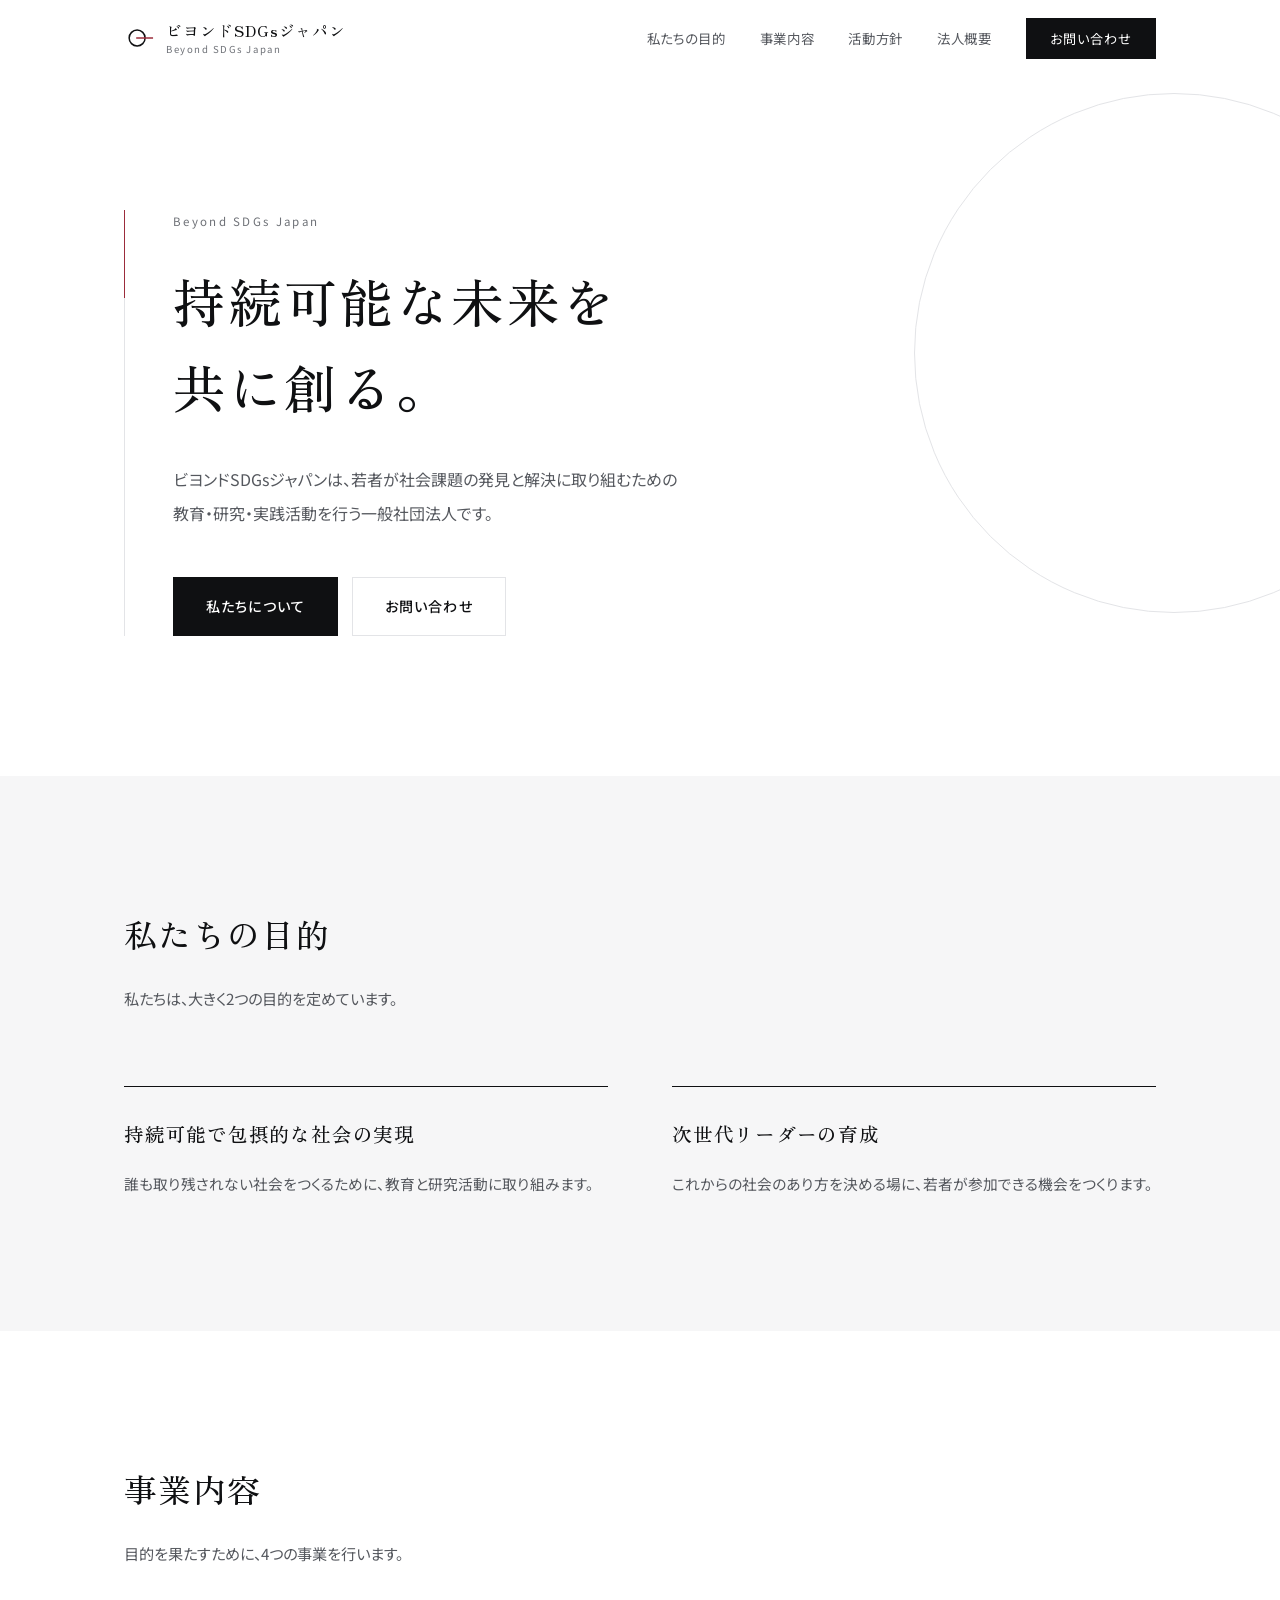
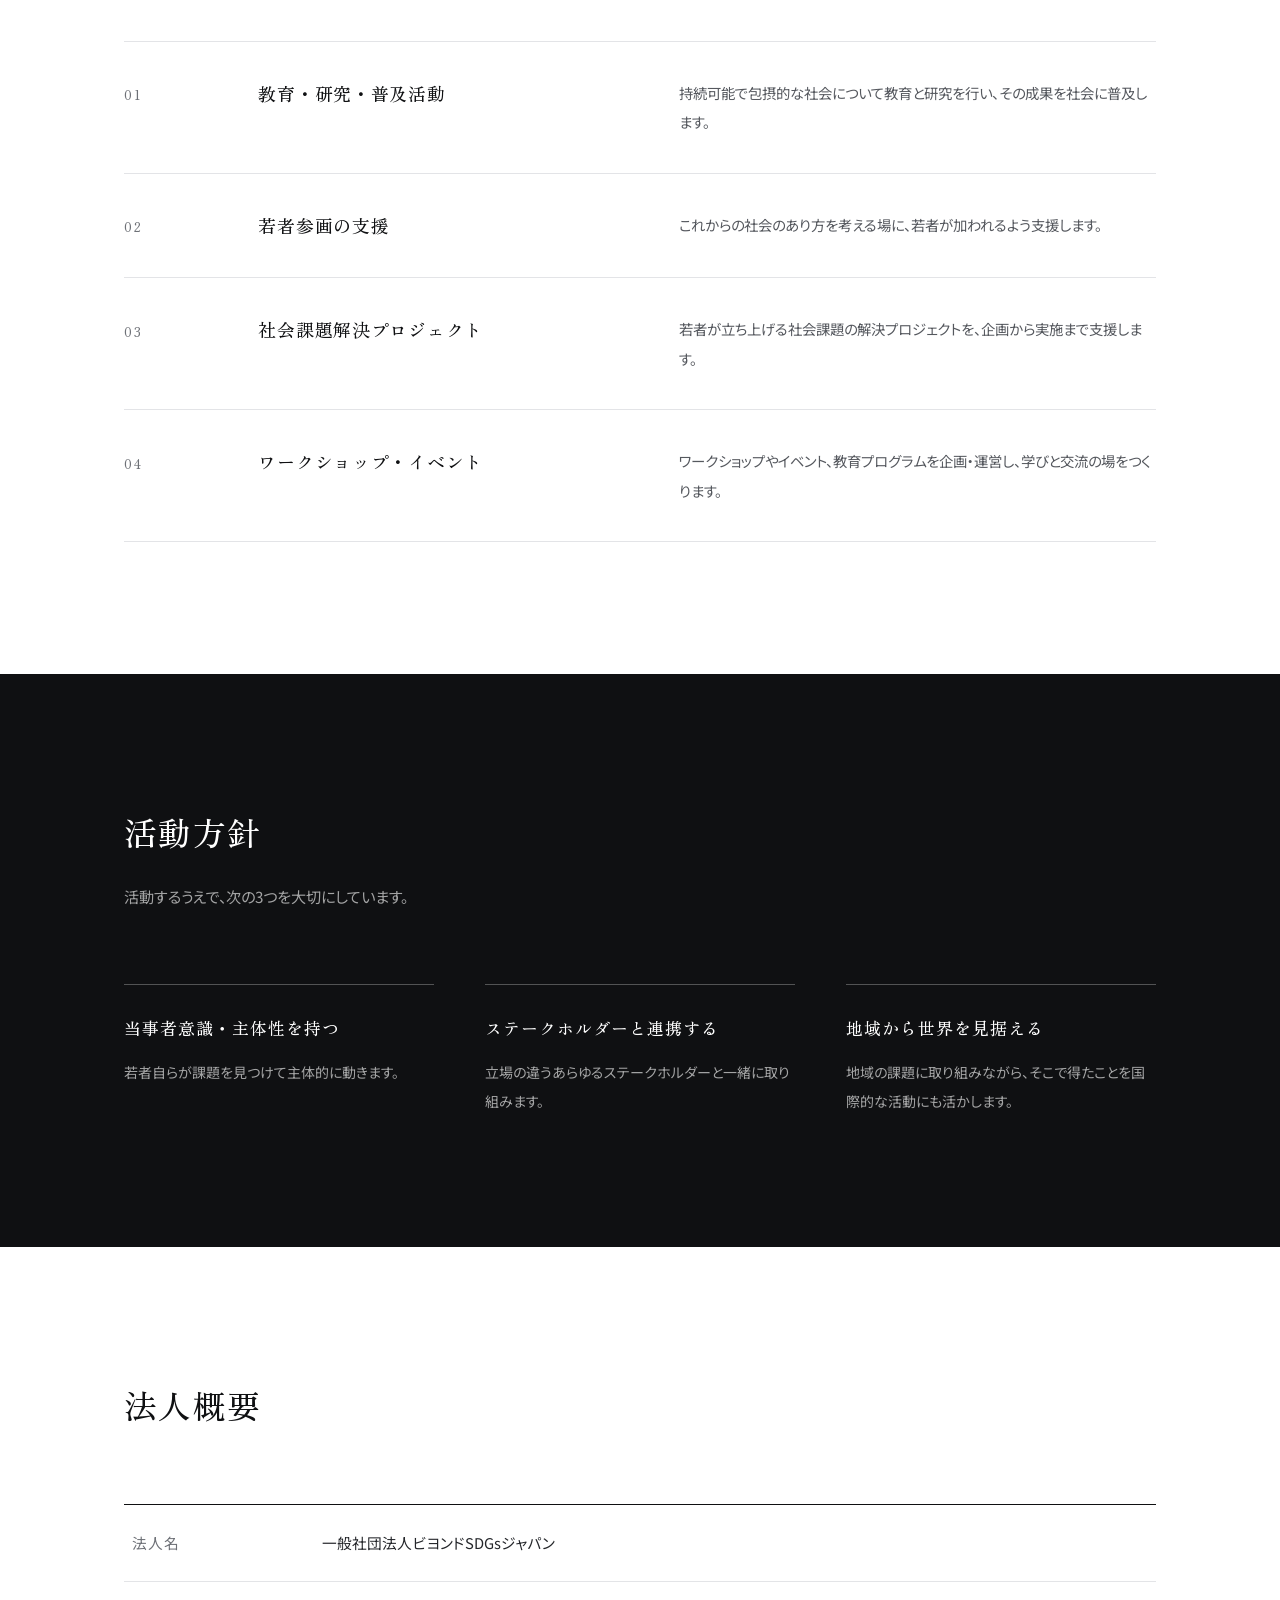
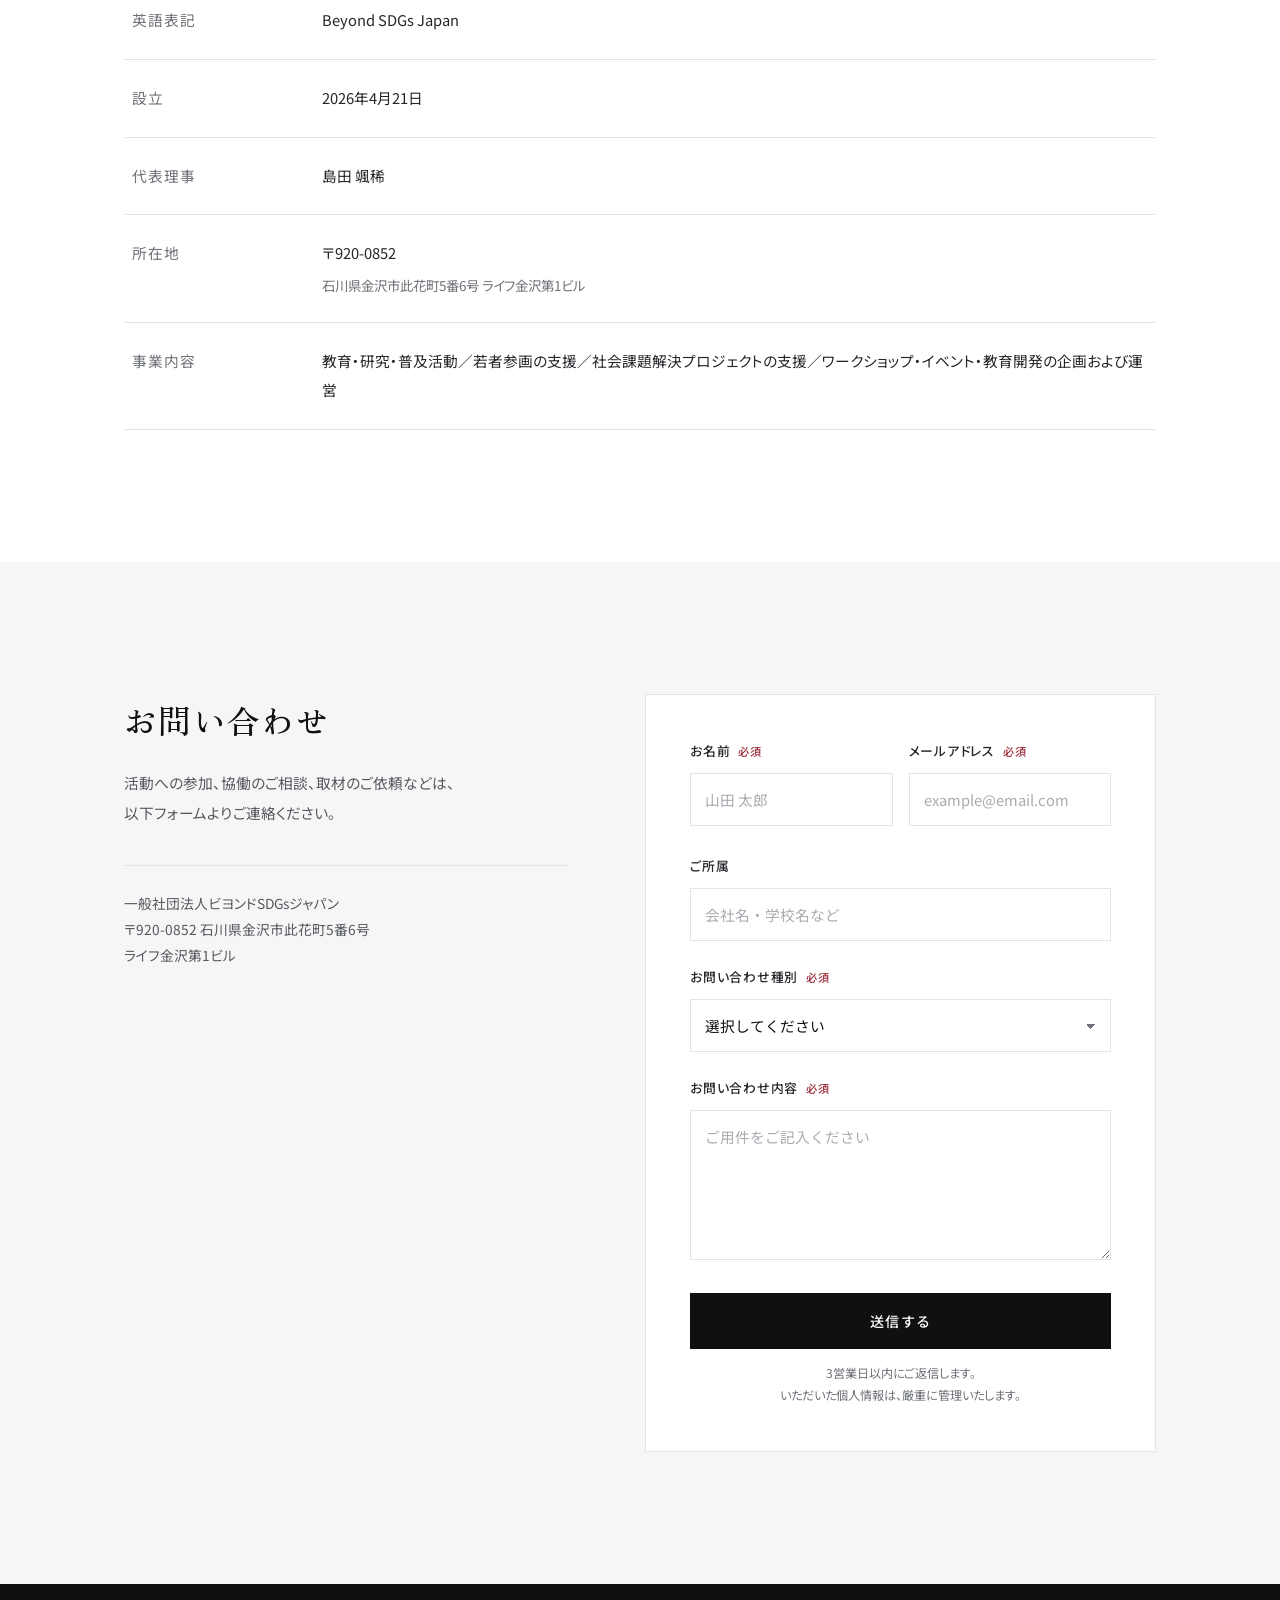
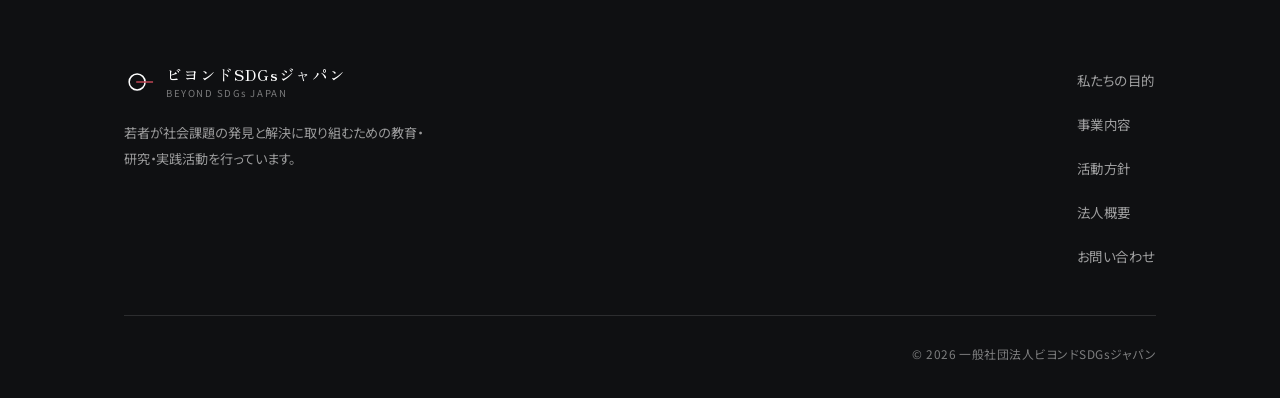
==== index.html @ 28020299 "Add files via upload" ====
<!DOCTYPE html>
<html lang="ja"><head>
<meta charset="UTF-8">
<meta name="viewport" content="width=device-width, initial-scale=1.0">
<title>一般社団法人ビヨンドSDGsジャパン</title>
<meta name="description" content="一般社団法人ビヨンドSDGsジャパンは、若者が社会課題の発見と解決に取り組むための教育・研究・実践活動を行う団体です。石川県金沢市を拠点に活動しています。">
<meta name="theme-color" content="#0F1012">

<meta property="og:type" content="website">
<meta property="og:site_name" content="一般社団法人ビヨンドSDGsジャパン">
<meta property="og:title" content="一般社団法人ビヨンドSDGsジャパン">
<meta property="og:description" content="若者が社会課題の発見と解決に取り組むための教育・研究・実践活動を行う団体です。">
<meta property="og:locale" content="ja_JP">
<meta name="twitter:card" content="summary_large_image">

<link rel="icon" href="data:image/svg+xml,%3Csvg xmlns='http://www.w3.org/2000/svg' viewBox='0 0 32 32'%3E%3Ccircle cx='14' cy='16' r='8.5' fill='none' stroke='%230F1012' stroke-width='2'/%3E%3Cpath d='M13 16h18' stroke='%239B2C3B' stroke-width='2'/%3E%3C/svg%3E">

<link rel="preconnect" href="https://fonts.googleapis.com">
<link rel="preconnect" href="https://fonts.gstatic.com" crossorigin="">
<link href="https://fonts.googleapis.com/css2?family=Zen+Old+Mincho:wght@400;500;700&amp;family=Noto+Sans+JP:wght@300;400;500;700&amp;display=swap" rel="stylesheet">

<script type="application/ld+json">
{
  "@context": "https://schema.org",
  "@type": "Organization",
  "name": "一般社団法人ビヨンドSDGsジャパン",
  "alternateName": "Beyond SDGs Japan",
  "foundingDate": "2026-04-21",
  "address": {
    "@type": "PostalAddress",
    "addressCountry": "JP",
    "addressRegion": "石川県",
    "addressLocality": "金沢市",
    "streetAddress": "此花町5番6号"
  }
}
</script>

<style>
/* ============================================================
   Beyond SDGs Japan
   Base: neutral greyscale / Accent: 臙脂 (Kaga enji)
   Display: Zen Old Mincho / Text: Noto Sans JP
   ============================================================ */

*, *::before, *::after { margin: 0; padding: 0; box-sizing: border-box; }

:root {
  /* ---- accent : change this one value to restyle the whole site ---- */
  --accent: #9B2C3B;
  --accent-soft: rgba(155, 44, 59, 0.10);
  --accent-on-dark: #BE4453;

  /* ---- neutral ramp ---- */
  --ink:        #0F1012;
  --ink-strong: #24262A;
  --ink-mid:    #55585E;
  --ink-soft:   #6E7177;
  --line:       #E3E4E7;
  --line-soft:  #EFF0F2;
  --paper:      #FFFFFF;
  --paper-alt:  #F6F6F7;

  --measure: 34em;
  --gutter: 24px;
  --max: 1080px;

  /* ---- typography & rhythm (editable) ---- */
  --font-display: 'Zen Old Mincho', 'Hiragino Mincho ProN', 'Yu Mincho', serif;
  --font-text: 'Noto Sans JP', -apple-system, BlinkMacSystemFont, 'Hiragino Kaku Gothic ProN', sans-serif;
  --base-size: 16px;
  --body-leading: 1.95;
  --sec-pad-min: 80px;
  --sec-pad-max: 132px;
}

html { font-size: var(--base-size); scroll-behavior: smooth; }
@media (prefers-reduced-motion: reduce) {
  html { scroll-behavior: auto; }
  *, *::before, *::after { animation-duration: .001ms !important; transition-duration: .001ms !important; }
}

body {
  font-family: var(--font-text);
  font-weight: 400;
  color: var(--ink-strong);
  background: var(--paper);
  line-height: var(--body-leading);
  font-feature-settings: "palt" 1;
  -webkit-font-smoothing: antialiased;
  text-rendering: optimizeLegibility;
}

::selection { background: var(--accent); color: #fff; }

:focus-visible {
  outline: 2px solid var(--accent);
  outline-offset: 3px;
}

.mincho {
  font-family: var(--font-display);
  font-feature-settings: "palt" 1;
}

.wrap {
  max-width: var(--max);
  margin: 0 auto;
  padding: 0 var(--gutter);
}

.skip {
  position: absolute; left: -9999px; top: 0;
  background: var(--ink); color: #fff; padding: 12px 20px; z-index: 2000;
}
.skip:focus { left: 0; }

/* ---------- section scaffolding ---------- */

section { padding: clamp(var(--sec-pad-min), 11vw, var(--sec-pad-max)) 0; }

.sec-head { margin-bottom: clamp(48px, 6vw, 72px); }

.sec-head h2 {
  font-family: var(--font-display);
  font-size: clamp(1.5rem, 3.4vw, 2.05rem);
  font-weight: 500;
  line-height: 1.6;
  letter-spacing: .04em;
  color: var(--ink);
}

.sec-head .en {
  display: block;
  font-size: .72rem;
  font-weight: 400;
  letter-spacing: .18em;
  color: var(--ink-soft);
  margin-bottom: 14px;
}

.sec-head .lead {
  margin-top: 22px;
  max-width: var(--measure);
  font-size: .95rem;
  color: var(--ink-mid);
  line-height: 2.05;
}

.rule {
  height: 1px;
  background: var(--line);
  border: 0;
}

/* ---------- header ---------- */

header {
  position: fixed; inset: 0 0 auto 0;
  z-index: 1000;
  background: rgba(255,255,255,.86);
  backdrop-filter: blur(14px) saturate(1.4);
  -webkit-backdrop-filter: blur(14px) saturate(1.4);
  border-bottom: 1px solid transparent;
  transition: border-color .35s ease, background .35s ease;
}
header.is-scrolled { border-bottom-color: var(--line); }

header nav {
  display: flex; align-items: center; justify-content: space-between;
  height: 76px;
}

.brand {
  display: flex; align-items: center; gap: 12px;
  text-decoration: none; color: var(--ink);
}
.brand svg { width: 30px; height: 30px; flex-shrink: 0; }
.brand-name {
  font-family: var(--font-display);
  font-size: .98rem;
  font-weight: 500;
  letter-spacing: .06em;
  line-height: 1.35;
}
.brand-name span {
  display: block;
  font-family: var(--font-text);
  font-size: .6rem;
  font-weight: 400;
  letter-spacing: .16em;
  color: var(--ink-soft);
  margin-top: 2px;
}

.menu { display: flex; align-items: center; gap: 34px; list-style: none; }

.menu a {
  position: relative;
  text-decoration: none;
  color: var(--ink-mid);
  font-size: .84rem;
  letter-spacing: .05em;
  padding: 4px 0;
  transition: color .2s;
}
.menu a::after {
  content: '';
  position: absolute; left: 0; right: 0; bottom: -2px;
  height: 1px; background: var(--accent);
  transform: scaleX(0); transform-origin: left;
  transition: transform .3s cubic-bezier(.2,.7,.3,1);
}
.menu a:hover { color: var(--ink); }
.menu a:hover::after { transform: scaleX(1); }

.menu .cta {
  color: var(--paper);
  background: var(--ink);
  padding: 11px 24px;
  font-size: .82rem;
  letter-spacing: .08em;
  transition: background .25s;
}
.menu .cta::after { display: none; }
.menu .cta:hover { background: var(--accent); color: #fff; }

.burger {
  display: none;
  width: 44px; height: 44px;
  background: none; border: 0; cursor: pointer;
  position: relative;
}
.burger span {
  position: absolute; left: 11px;
  width: 22px; height: 1px; background: var(--ink);
  transition: transform .3s, opacity .2s;
}
.burger span:nth-child(1) { top: 17px; }
.burger span:nth-child(2) { top: 22px; }
.burger span:nth-child(3) { top: 27px; }
.burger[aria-expanded="true"] span:nth-child(1) { transform: translateY(5px) rotate(45deg); }
.burger[aria-expanded="true"] span:nth-child(2) { opacity: 0; }
.burger[aria-expanded="true"] span:nth-child(3) { transform: translateY(-5px) rotate(-45deg); }

/* ---------- hero ---------- */

.hero {
  padding: clamp(150px, 20vw, 210px) 0 clamp(90px, 12vw, 140px);
  background: var(--paper);
  position: relative;
  overflow: hidden;
}

.hero::after {
  content: '';
  position: absolute;
  right: -12vw; top: 12%;
  width: min(46vw, 520px); aspect-ratio: 1;
  border: 1px solid var(--line);
  border-radius: 50%;
  pointer-events: none;
}

.hero .wrap { position: relative; z-index: 1; }

.hero-inner {
  display: grid;
  grid-template-columns: 1px 1fr;
  gap: 0 clamp(24px, 4vw, 48px);
  max-width: 800px;
}

.hero-rule {
  background: linear-gradient(to bottom, var(--accent) 0 88px, var(--line) 88px 100%);
}

.hero h1 {
  font-family: var(--font-display);
  font-size: clamp(1.95rem, 5.4vw, 3.3rem);
  font-weight: 500;
  line-height: 1.62;
  letter-spacing: .05em;
  color: var(--ink);
}

.hero .en-tag {
  font-size: .72rem;
  letter-spacing: .2em;
  color: var(--ink-soft);
  margin-bottom: 26px;
}

.hero p.lede {
  margin-top: 34px;
  max-width: var(--measure);
  font-size: 1rem;
  color: var(--ink-mid);
  line-height: 2.1;
}

.hero-actions {
  margin-top: 46px;
  display: flex; flex-wrap: wrap; gap: 14px;
}

/* ---------- buttons ---------- */

.btn {
  display: inline-flex; align-items: center; gap: 12px;
  padding: 15px 32px;
  font-family: inherit;
  font-size: .88rem;
  font-weight: 500;
  letter-spacing: .08em;
  text-decoration: none;
  border: 1px solid var(--ink);
  background: var(--ink);
  color: var(--paper);
  cursor: pointer;
  transition: background .25s, border-color .25s, color .25s;
}
.btn:hover { background: var(--accent); border-color: var(--accent); }

.btn-ghost {
  background: transparent;
  color: var(--ink);
  border-color: var(--line);
}
.btn-ghost:hover {
  background: transparent;
  color: var(--accent);
  border-color: var(--accent);
}

/* ---------- mission ---------- */

.mission { background: var(--paper-alt); }

.mission-grid {
  display: grid;
  grid-template-columns: repeat(2, 1fr);
  gap: clamp(32px, 5vw, 64px);
}

.mission-item {
  border-top: 1px solid var(--ink);
  padding-top: 30px;
}

.mission-item h3 {
  font-family: var(--font-display);
  font-size: 1.22rem;
  font-weight: 500;
  line-height: 1.75;
  letter-spacing: .04em;
  color: var(--ink);
  margin-bottom: 18px;
}

.mission-item p {
  font-size: .92rem;
  color: var(--ink-mid);
  line-height: 2.05;
}

/* ---------- activities ---------- */

.act-list { border-top: 1px solid var(--line); }

.act-row {
  display: grid;
  grid-template-columns: 96px 1fr 1.25fr;
  gap: 0 clamp(20px, 3vw, 40px);
  align-items: start;
  padding: 36px 0;
  border-bottom: 1px solid var(--line);
  transition: background .3s;
}
.act-row:hover { background: var(--paper-alt); }

.act-num {
  font-family: var(--font-display);
  font-size: .8rem;
  letter-spacing: .14em;
  color: var(--ink-soft);
  padding-top: .45em;
}
.act-row:hover .act-num { color: var(--accent); }

.act-row h3 {
  font-family: var(--font-display);
  font-size: 1.12rem;
  font-weight: 500;
  letter-spacing: .04em;
  line-height: 1.75;
  color: var(--ink);
}

.act-row p {
  font-size: .9rem;
  color: var(--ink-mid);
  line-height: 2.05;
}

/* ---------- approach ---------- */

.approach { background: var(--ink); color: rgba(255,255,255,.78); }

.approach .sec-head h2 { color: #fff; }
.approach .sec-head .en { color: rgba(255,255,255,.42); }
.approach .sec-head .lead { color: rgba(255,255,255,.62); }

.approach-grid {
  display: grid;
  grid-template-columns: repeat(3, 1fr);
  gap: clamp(28px, 4vw, 56px);
}

.approach-item {
  border-top: 1px solid rgba(255,255,255,.28);
  padding-top: 26px;
}

.approach-item h3 {
  font-family: var(--font-display);
  font-size: 1.06rem;
  font-weight: 500;
  letter-spacing: .06em;
  color: #fff;
  margin-bottom: 14px;
}

.approach-item p {
  font-size: .875rem;
  line-height: 2.05;
  color: rgba(255,255,255,.62);
}

/* ---------- overview ---------- */

.overview { background: var(--paper); }

.ov-table {
  width: 100%;
  border-collapse: collapse;
  border-top: 1px solid var(--ink);
}

.ov-table th,
.ov-table td {
  text-align: left;
  vertical-align: top;
  padding: 24px 8px;
  border-bottom: 1px solid var(--line);
  font-size: .92rem;
}

.ov-table th {
  width: 190px;
  font-weight: 400;
  letter-spacing: .06em;
  color: var(--ink-soft);
  white-space: nowrap;
}

.ov-table td { color: var(--ink-strong); line-height: 1.95; }
.ov-table td .sub { display: block; color: var(--ink-soft); font-size: .84rem; margin-top: 4px; }

/* ---------- contact ---------- */

.contact { background: var(--paper-alt); }

.contact-grid {
  display: grid;
  grid-template-columns: 1fr 1.15fr;
  gap: clamp(40px, 6vw, 80px);
  align-items: start;
}

.contact-aside h2 {
  font-family: var(--font-display);
  font-size: clamp(1.5rem, 3.4vw, 2.05rem);
  font-weight: 500;
  letter-spacing: .04em;
  line-height: 1.6;
  color: var(--ink);
}
.contact-aside .en {
  display: block;
  font-size: .72rem;
  letter-spacing: .18em;
  color: var(--ink-soft);
  margin-bottom: 14px;
}
.contact-aside p {
  margin-top: 22px;
  font-size: .92rem;
  color: var(--ink-mid);
  line-height: 2.05;
  max-width: 30em;
}
.contact-aside .addr {
  margin-top: 36px;
  padding-top: 24px;
  border-top: 1px solid var(--line);
  font-size: .86rem;
  color: var(--ink-mid);
  line-height: 1.9;
}
.contact-aside .addr strong {
  display: block;
  font-weight: 400;
  font-size: .72rem;
  letter-spacing: .16em;
  color: var(--ink-soft);
  margin-bottom: 8px;
}

form {
  background: var(--paper);
  border: 1px solid var(--line);
  padding: clamp(28px, 4vw, 44px);
}

.field { margin-bottom: 24px; }
.field:last-of-type { margin-bottom: 28px; }

.field label {
  display: block;
  font-size: .8rem;
  font-weight: 500;
  letter-spacing: .06em;
  color: var(--ink-strong);
  margin-bottom: 9px;
}

.field label .req {
  color: var(--accent);
  font-size: .7rem;
  letter-spacing: .1em;
  margin-left: 8px;
}

.field input,
.field select,
.field textarea {
  width: 100%;
  padding: 13px 14px;
  font-family: inherit;
  font-size: .92rem;
  line-height: 1.7;
  color: var(--ink);
  background: var(--paper);
  border: 1px solid var(--line);
  border-radius: 0;
  outline: none;
  transition: border-color .2s, box-shadow .2s;
  -webkit-appearance: none;
  appearance: none;
}

.field select {
  background-image: linear-gradient(45deg, transparent 50%, var(--ink-soft) 50%), linear-gradient(135deg, var(--ink-soft) 50%, transparent 50%);
  background-position: calc(100% - 19px) calc(50% + 1px), calc(100% - 14px) calc(50% + 1px);
  background-size: 5px 5px, 5px 5px;
  background-repeat: no-repeat;
  padding-right: 40px;
}

.field input::placeholder,
.field textarea::placeholder { color: #A8ABB0; }

.field input:focus,
.field select:focus,
.field textarea:focus {
  border-color: var(--accent);
  box-shadow: 0 0 0 3px var(--accent-soft);
}

.field textarea { min-height: 150px; resize: vertical; }

.field-row { display: grid; grid-template-columns: 1fr 1fr; gap: 16px; }

.btn-send { width: 100%; justify-content: center; padding: 17px; }

.hp { position: absolute; left: -9999px; width: 1px; height: 1px; overflow: hidden; }

.form-status {
  margin-top: 16px;
  padding: 14px 16px;
  font-size: .86rem;
  line-height: 1.8;
  border: 1px solid var(--line);
  background: var(--paper-alt);
  color: var(--ink-strong);
}
.form-status.is-ok { border-color: var(--ink); }
.form-status.is-ng { border-color: var(--accent); color: var(--accent); }

.form-note {
  margin-top: 14px;
  font-size: .76rem;
  color: var(--ink-soft);
  text-align: center;
  line-height: 1.8;
}

/* ---------- footer ---------- */

footer {
  background: var(--ink);
  color: rgba(255,255,255,.6);
  padding: clamp(56px, 7vw, 80px) 0 32px;
}

.foot-top {
  display: flex; justify-content: space-between; align-items: flex-start;
  gap: 48px;
  padding-bottom: 44px;
  border-bottom: 1px solid rgba(255,255,255,.12);
}

.foot-brand .brand { color: #fff; }
.foot-brand .brand-name span { color: rgba(255,255,255,.45); }
.foot-brand p {
  margin-top: 20px;
  max-width: 24em;
  font-size: .82rem;
  line-height: 2;
  color: rgba(255,255,255,.58);
}

.foot-nav ul { list-style: none; display: flex; flex-direction: column; gap: 13px; }
.foot-nav a {
  color: rgba(255,255,255,.6);
  text-decoration: none;
  font-size: .84rem;
  letter-spacing: .04em;
  transition: color .2s;
}
.foot-nav a:hover { color: #fff; }

.foot-bottom {
  padding-top: 26px;
  display: flex; justify-content: space-between; gap: 16px; flex-wrap: wrap;
  font-size: .74rem;
  letter-spacing: .04em;
  color: rgba(255,255,255,.46);
}

/* ---------- responsive ---------- */

@media (max-width: 900px) {
  .menu {
    display: none;
    position: absolute; top: 76px; left: 0; right: 0;
    flex-direction: column; align-items: stretch; gap: 0;
    background: var(--paper);
    border-top: 1px solid var(--line);
    border-bottom: 1px solid var(--line);
    padding: 8px 0;
  }
  .menu.is-open { display: flex; }
  .menu li { padding: 0 var(--gutter); }
  .menu a { display: block; padding: 15px 0; font-size: .92rem; }
  .menu a::after { display: none; }
  .menu .cta { text-align: center; margin: 12px 0 8px; }
  .burger { display: block; }

  .hero::after { display: none; }
  .mission-grid { grid-template-columns: 1fr; }
  .act-row { grid-template-columns: 62px 1fr; row-gap: 12px; }
  .act-row p { grid-column: 2 / -1; }
  .approach-grid { grid-template-columns: 1fr; gap: 36px; }
  .contact-grid { grid-template-columns: 1fr; }
  .field-row { grid-template-columns: 1fr; }
  .foot-top { flex-direction: column; gap: 36px; }
}

@media (max-width: 560px) {
  .ov-table th, .ov-table td { display: block; width: auto; padding: 0 0 4px; border: 0; }
  .ov-table th { padding-top: 22px; font-size: .74rem; letter-spacing: .14em; }
  .ov-table td { padding-bottom: 22px; border-bottom: 1px solid var(--line); }
  .foot-bottom { flex-direction: column; gap: 8px; }
}

/* ---------- single orchestrated entrance ---------- */

.reveal { opacity: 0; transform: translateY(14px); }
.is-ready .reveal {
  animation: rise .9s cubic-bezier(.22,.7,.25,1) forwards;
}
.is-ready .reveal:nth-child(1) { animation-delay: .05s; }
.is-ready .reveal:nth-child(2) { animation-delay: .16s; }
.is-ready .reveal:nth-child(3) { animation-delay: .27s; }
.is-ready .reveal:nth-child(4) { animation-delay: .38s; }

@keyframes rise {
  to { opacity: 1; transform: none; }
}

@media (prefers-reduced-motion: reduce) {
  .reveal { opacity: 1; transform: none; animation: none !important; }
}
</style>
</head>
<body>

<a class="skip" href="#main">本文へスキップ</a>

<!-- ============ header ============ -->
<header id="header">
  <nav class="wrap">
    <a href="#" class="brand" aria-label="一般社団法人ビヨンドSDGsジャパン ホーム">
      <svg viewBox="0 0 32 32" aria-hidden="true">
        <circle cx="14" cy="16" r="8.5" fill="none" stroke="currentColor" stroke-width="1.6"></circle>
        <path d="M13 16h18" stroke="#9B2C3B" stroke-width="1.6"></path>
      </svg>
      <span class="brand-name">
        ビヨンドSDGsジャパン
        <span>Beyond SDGs Japan</span>
      </span>
    </a>

    <ul class="menu" id="menu">
      <li><a href="#mission">私たちの目的</a></li>
      <li><a href="#activities">事業内容</a></li>
      <li><a href="#approach">活動方針</a></li>
      <li><a href="#overview">法人概要</a></li>
      <li><a href="#contact" class="cta">お問い合わせ</a></li>
    </ul>

    <button class="burger" id="burger" aria-label="メニューを開く" aria-expanded="false" aria-controls="menu">
      <span></span><span></span><span></span>
    </button>
  </nav>
</header>

<main id="main">

<!-- ============ hero ============ -->
<section class="hero" id="top">
  <div class="wrap">
    <div class="hero-inner">
      <div class="hero-rule" aria-hidden="true"></div>
      <div>
        <p class="en-tag reveal">Beyond SDGs Japan</p>
        <h1 class="reveal">持続可能な未来を<br>共に創る。</h1>
        <p class="lede reveal" style="max-width: 518px;">
          ビヨンドSDGsジャパンは、若者が社会課題の発見と解決に取り組むための教育・研究・実践活動を行う一般社団法人です。</p>
        <div class="hero-actions reveal">
          <a href="#mission" class="btn" style="max-width: 176px;">私たちについて</a>
          <a href="#contact" class="btn btn-ghost" style="max-width: 241px;">お問い合わせ</a>
        </div>
      </div>
    </div>
  </div>
</section>

<!-- ============ mission ============ -->
<section class="mission" id="mission">
  <div class="wrap">
    <div class="sec-head">
      <h2>私たちの目的</h2>
      <p class="lead">私たちは、大きく2つの目的を定めています。
      </p>
    </div>

    <div class="mission-grid">
      <div class="mission-item">
        <h3>持続可能で包摂的な社会の実現</h3>
        <p>誰も取り残されない社会をつくるために、教育と研究活動に取り組みます。</p>
      </div>
      <div class="mission-item">
        <h3>次世代リーダーの育成</h3>
        <p>これからの社会のあり方を決める場に、若者が参加できる機会をつくります。</p>
      </div>
    </div>
  </div>
</section>

<!-- ============ activities ============ -->
<section class="activities" id="activities">
  <div class="wrap">
    <div class="sec-head">
      <h2>事業内容</h2>
      <p class="lead">目的を果たすために、4つの事業を行います。</p>
    </div>

    <div class="act-list">
      <div class="act-row">
        <div class="act-num">01</div>
        <h3>教育・研究・普及活動</h3>
        <p>持続可能で包摂的な社会について教育と研究を行い、その成果を社会に普及します。</p>
      </div>
      <div class="act-row">
        <div class="act-num">02</div>
        <h3>若者参画の支援</h3>
        <p>これからの社会のあり方を考える場に、若者が加われるよう支援します。</p>
      </div>
      <div class="act-row">
        <div class="act-num">03</div>
        <h3>社会課題解決プロジェクト</h3>
        <p>若者が立ち上げる社会課題の解決プロジェクトを、企画から実施まで支援します。</p>
      </div>
      <div class="act-row">
        <div class="act-num">04</div>
        <h3>ワークショップ・イベント</h3>
        <p>ワークショップやイベント、教育プログラムを企画・運営し、学びと交流の場をつくります。</p>
      </div>
    </div>
  </div>
</section>

<!-- ============ approach ============ -->
<section class="approach" id="approach">
  <div class="wrap">
    <div class="sec-head">
      <h2>活動方針</h2>
      <p class="lead">活動するうえで、次の3つを大切にしています。</p>
    </div>

    <div class="approach-grid">
      <div class="approach-item">
        <h3>当事者意識・主体性を持つ</h3>
        <p>若者自らが課題を見つけて主体的に動きます。</p>
      </div>
      <div class="approach-item">
        <h3>ステークホルダーと連携する</h3>
        <p>立場の違うあらゆるステークホルダーと一緒に取り組みます。</p>
      </div>
      <div class="approach-item">
        <h3>地域から世界を見据える</h3>
        <p>地域の課題に取り組みながら、そこで得たことを国際的な活動にも活かします。</p>
      </div>
    </div>
  </div>
</section>

<!-- ============ overview ============ -->
<section class="overview" id="overview">
  <div class="wrap">
    <div class="sec-head">
      <h2>法人概要</h2>
    </div>

    <table class="ov-table">
      <tbody>
        <tr>
          <th scope="row">法人名</th>
          <td>一般社団法人ビヨンドSDGsジャパン</td>
        </tr>
        <tr>
          <th scope="row">英語表記</th>
          <td>Beyond SDGs Japan</td>
        </tr>
        <tr>
          <th scope="row">設立</th>
          <td>2026年4月21日</td>
        </tr>
        <tr>
          <th scope="row">代表理事</th>
          <td>島田 颯稀</td>
        </tr>
        
        <tr>
          <th scope="row">所在地</th>
          <td>〒920-0852<span class="sub">石川県金沢市此花町5番6号 ライフ金沢第1ビル</span></td>
        </tr>
        <tr>
          <th scope="row">事業内容</th>
          <td>教育・研究・普及活動／若者参画の支援／社会課題解決プロジェクトの支援／ワークショップ・イベント・教育開発の企画および運営</td>
        </tr>
      </tbody>
    </table>
  </div>
</section>

<!-- ============ contact ============ -->
<section class="contact" id="contact">
  <div class="wrap">
    <div class="contact-grid">
      <div class="contact-aside">
        <h2>お問い合わせ</h2>
        <p style="max-width: 565px;">
          活動への参加、協働のご相談、取材のご依頼などは、<br>
          以下フォームよりご連絡ください。
        </p>
        <div class="addr">
          一般社団法人ビヨンドSDGsジャパン<br>
          〒920-0852 石川県金沢市此花町5番6号<br>
          ライフ金沢第1ビル
        </div>
      </div>

      <!-- ▼ 送信先。Formspreeで発行された自分のURLに差し替えてください ▼ -->
      <form id="contactForm" action="https://formspree.io/f/mnjwyllq" method="POST" autocomplete="off">
        <div class="field-row">
          <div class="field">
            <label for="f-name">お名前<span class="req">必須</span></label>
            <input id="f-name" type="text" name="name" autocomplete="new-contact-name" placeholder="山田 太郎" required="">
          </div>
          <div class="field">
            <label for="f-email">メールアドレス<span class="req">必須</span></label>
            <input id="f-email" type="email" name="email" autocomplete="new-contact-email" placeholder="example@email.com" required="">
          </div>
        </div>

        <div class="field">
          <label for="f-org">ご所属</label>
          <input id="f-org" type="text" name="organization" autocomplete="new-contact-organization" placeholder="会社名・学校名など">
        </div>

        <div class="field">
          <label for="f-type">お問い合わせ種別<span class="req">必須</span></label>
          <select id="f-type" name="type" autocomplete="off" required="">
            <option value="" disabled="" selected="">選択してください</option>
            <option value="participation">活動への参加について</option>
            <option value="collaboration">協働・パートナーシップのご相談</option>
            <option value="media">取材・メディア関連</option>
            <option value="other">その他</option>
          </select>
        </div>

        <div class="field">
          <label for="f-message">お問い合わせ内容<span class="req">必須</span></label>
          <textarea id="f-message" name="message" autocomplete="off" placeholder="ご用件をご記入ください" required=""></textarea>
        </div>

        <!-- 送信メールの件名。好きな文言に変えられます -->
        <input type="hidden" name="_subject" value="【サイト】お問い合わせが届きました">
        <!-- 迷惑メール対策。人間には見えない欄で、埋まっていたら送信を止めます -->
        <div class="hp" aria-hidden="true"><label>この欄は入力しないでください<input type="text" name="_gotcha" tabindex="-1" autocomplete="off"></label></div>

        <button type="submit" class="btn btn-send">送信する</button>
        <p class="form-status" id="formStatus" role="status" aria-live="polite" hidden></p>
        <p class="form-note">3営業日以内にご返信します。<br>いただいた個人情報は、厳重に管理いたします。</p>
      </form>
    </div>
  </div>
</section>

</main>

<!-- ============ footer ============ -->
<footer>
  <div class="wrap">
    <div class="foot-top">
      <div class="foot-brand">
        <a href="#top" class="brand">
          <svg viewBox="0 0 32 32" aria-hidden="true">
            <circle cx="14" cy="16" r="8.5" fill="none" stroke="currentColor" stroke-width="1.6"></circle>
            <path d="M13 16h18" stroke="#BE4453" stroke-width="1.6"></path>
          </svg>
          <span class="brand-name">
            ビヨンドSDGsジャパン
            <span>BEYOND SDGs JAPAN</span>
          </span>
        </a>
        <p style="max-width: 311px;">若者が社会課題の発見と解決に取り組むための教育・研究・実践活動を行っています。</p>
      </div>

      <nav class="foot-nav" aria-label="フッターナビゲーション">
        <ul>
          <li><a href="#mission">私たちの目的</a></li>
          <li><a href="#activities">事業内容</a></li>
          <li><a href="#approach">活動方針</a></li>
          <li><a href="#overview">法人概要</a></li>
          <li><a href="#contact">お問い合わせ</a></li>
        </ul>
      </nav>
    </div>

    <div class="foot-bottom">
      <span><br></span>
      <span>© 2026 一般社団法人ビヨンドSDGsジャパン</span>
    </div>
  </div>
</footer>

<script>
(function () {
  var header = document.getElementById('header');
  var burger = document.getElementById('burger');
  var menu   = document.getElementById('menu');

  // hairline appears once the page leaves the top
  var ticking = false;
  window.addEventListener('scroll', function () {
    if (ticking) return;
    ticking = true;
    requestAnimationFrame(function () {
      header.classList.toggle('is-scrolled', window.scrollY > 8);
      ticking = false;
    });
  }, { passive: true });

  // mobile menu
  burger.addEventListener('click', function () {
    var open = menu.classList.toggle('is-open');
    burger.setAttribute('aria-expanded', String(open));
    burger.setAttribute('aria-label', open ? 'メニューを閉じる' : 'メニューを開く');
  });

  menu.addEventListener('click', function (e) {
    if (e.target.tagName === 'A') {
      menu.classList.remove('is-open');
      burger.setAttribute('aria-expanded', 'false');
      burger.setAttribute('aria-label', 'メニューを開く');
    }
  });

  document.addEventListener('keydown', function (e) {
    if (e.key === 'Escape' && menu.classList.contains('is-open')) {
      menu.classList.remove('is-open');
      burger.setAttribute('aria-expanded', 'false');
      burger.focus();
    }
  });

  // contact form: send in the background so the visitor stays on the page
  var form = document.getElementById('contactForm');
  if (form) {
    var statusEl = document.getElementById('formStatus');
    var sendBtn = form.querySelector('button[type="submit"]');

    var noteEl = form.querySelector('.form-note');

    function say(kind, text) {
      statusEl.className = 'form-status is-' + kind;
      statusEl.textContent = text;
      statusEl.hidden = false;
      if (noteEl) noteEl.hidden = (kind === 'ok');
    }

    form.addEventListener('submit', function (e) {
      e.preventDefault();
      statusEl.hidden = true;
      var label = sendBtn.textContent;
      sendBtn.disabled = true;
      sendBtn.textContent = '送信中…';

      fetch(form.action, {
        method: 'POST',
        body: new FormData(form),
        headers: { 'Accept': 'application/json' }
      })
        .then(function (res) {
          if (res.ok) {
            form.reset();
            say('ok', '送信しました。3営業日以内にご返信します。');
            return;
          }
          return res.json().then(function (data) {
            var msg = data && data.errors
              ? data.errors.map(function (x) { return x.message; }).join(' ')
              : '';
            throw new Error(msg);
          });
        })
        .catch(function () {
          say('ng', '送信できませんでした。お手数ですが、時間をおいて再度お試しください。');
        })
        .then(function () {
          sendBtn.disabled = false;
          sendBtn.textContent = label;
        });
    });
  }

  // one entrance, on load
  requestAnimationFrame(function () {
    document.body.classList.add('is-ready');
  });
})();
</script>



</body></html>
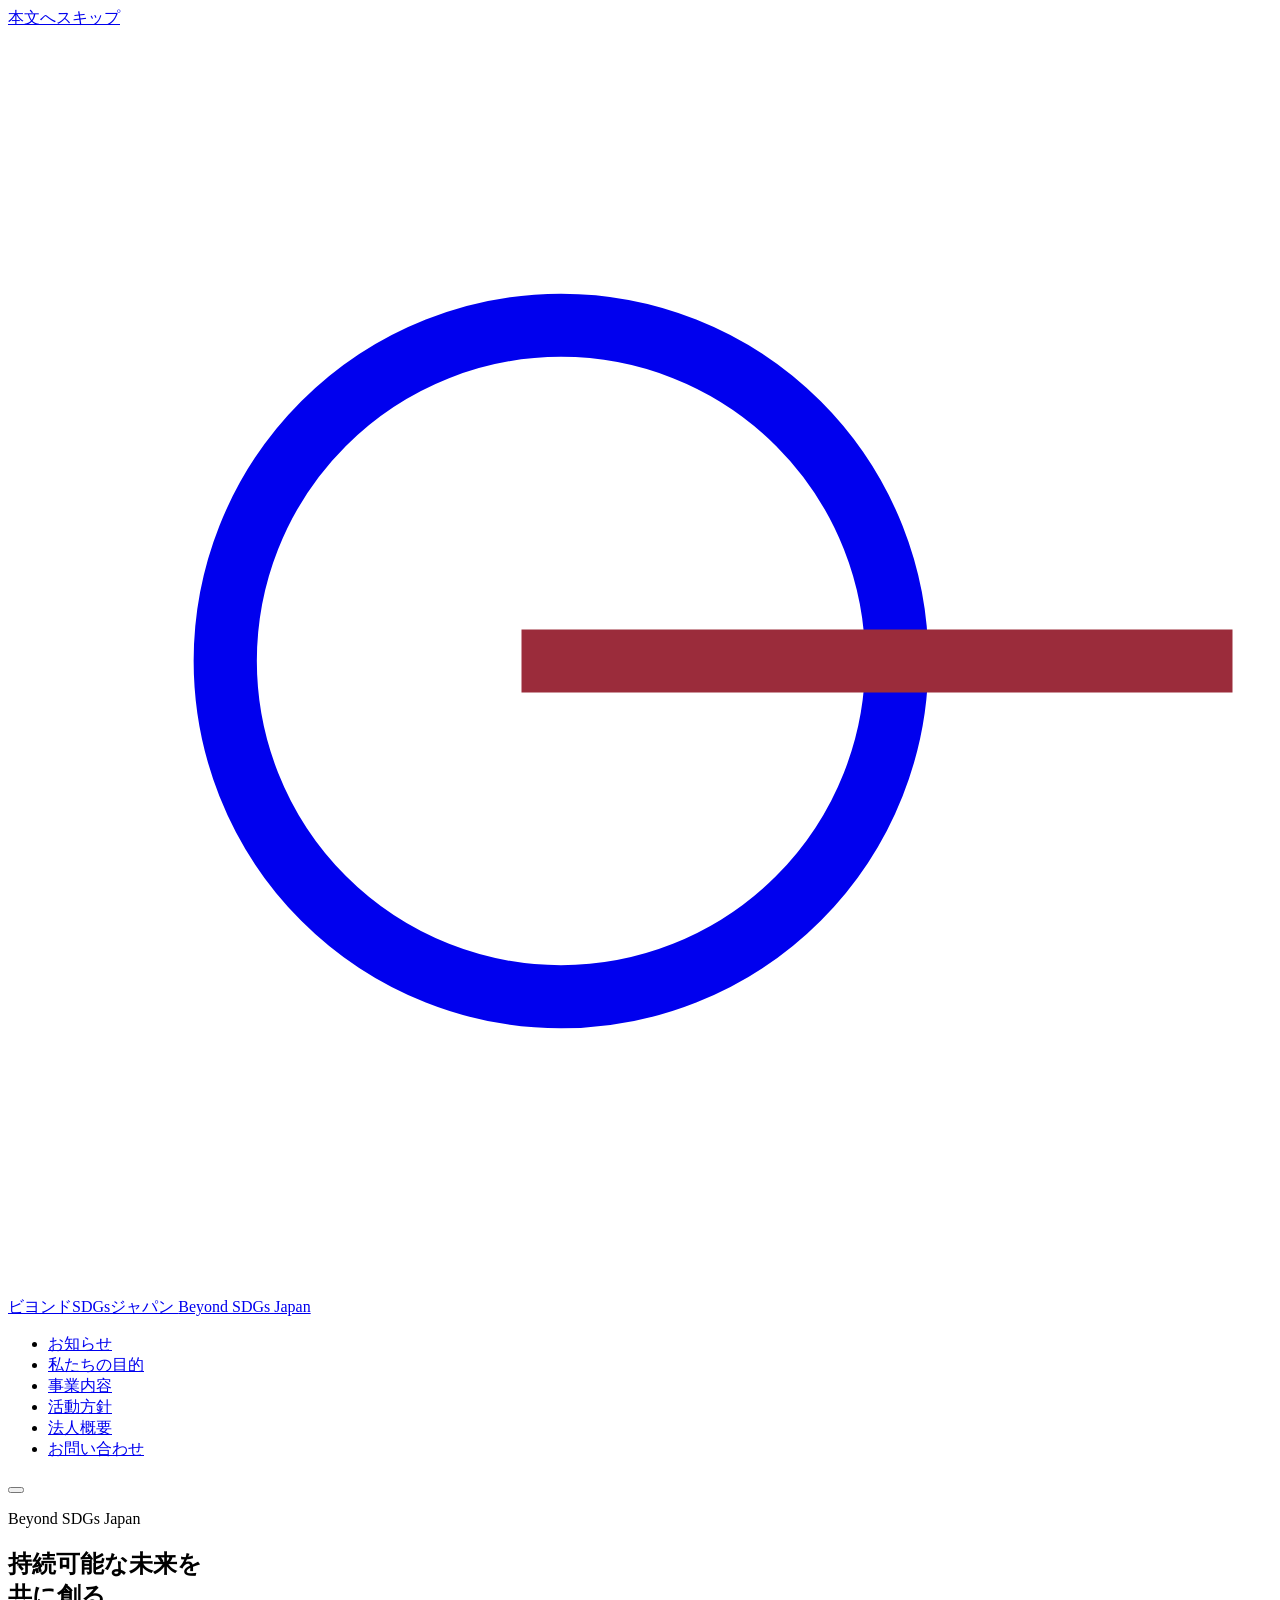
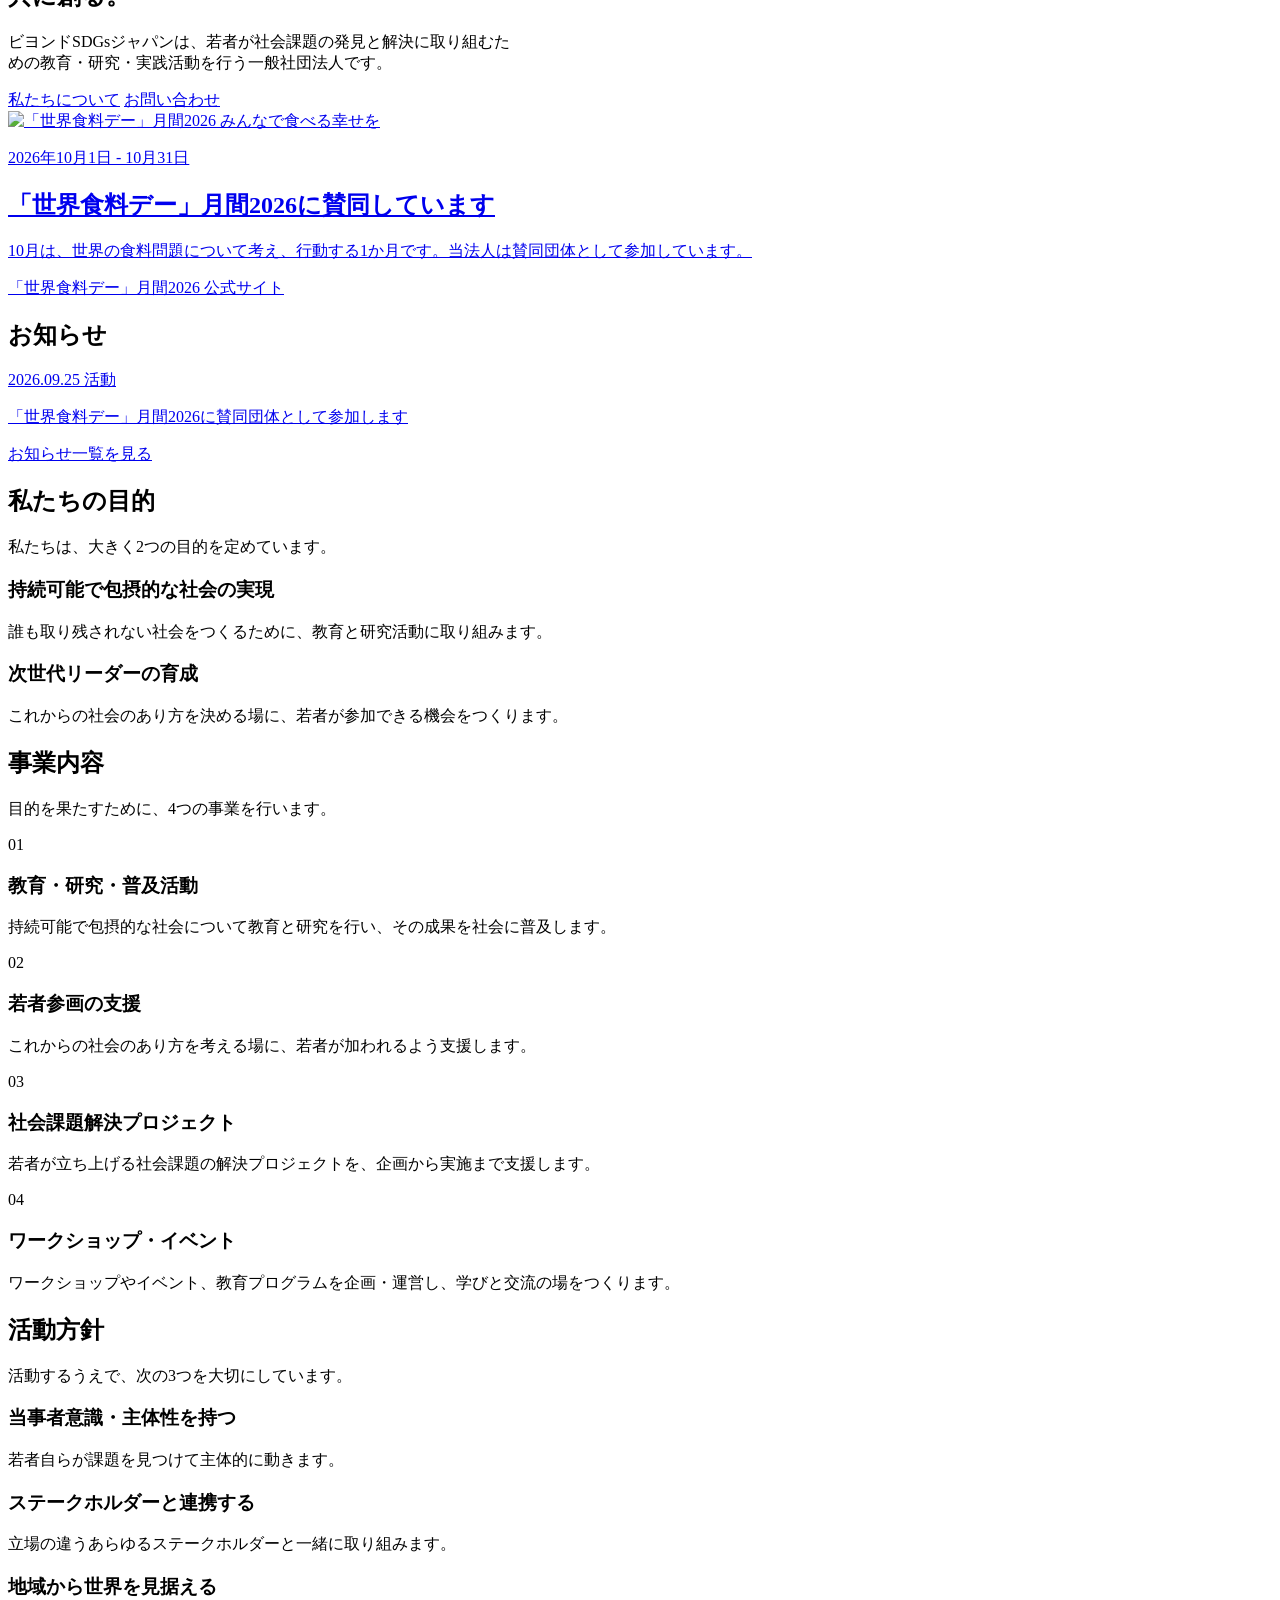
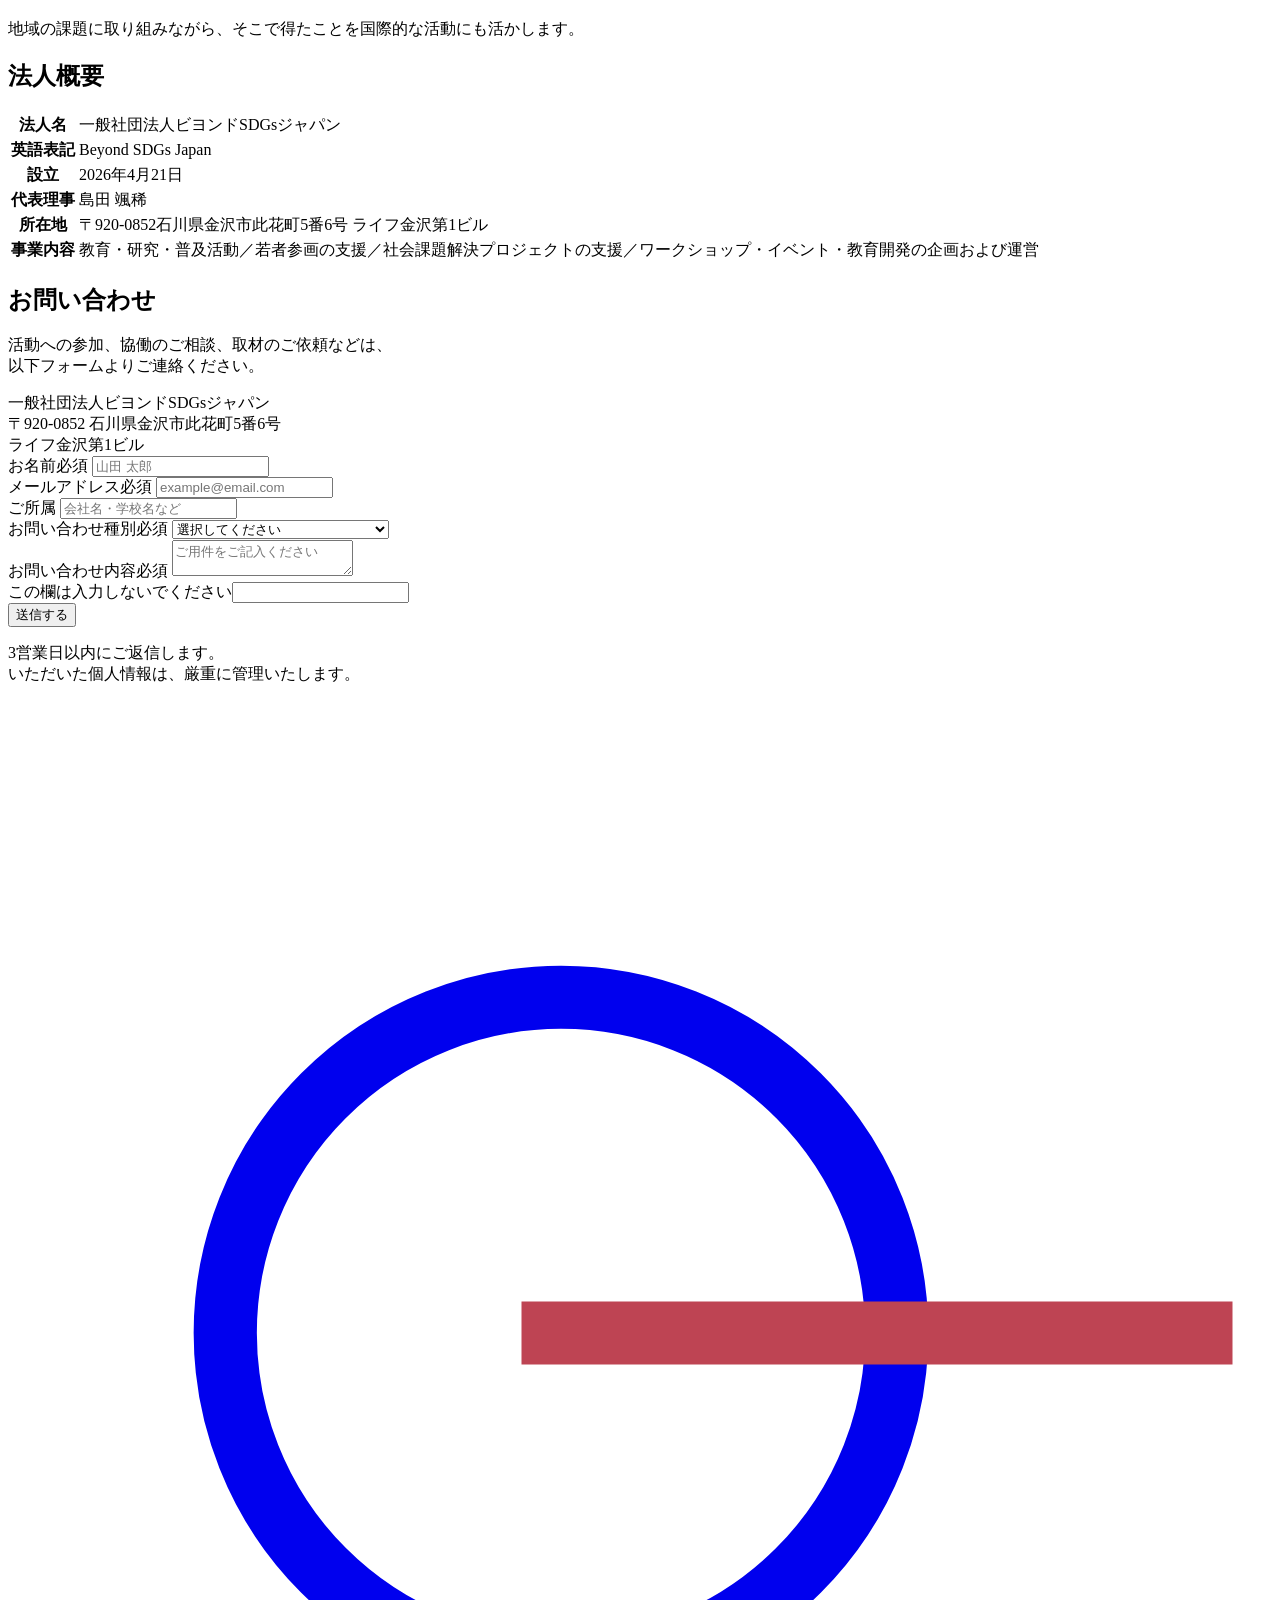
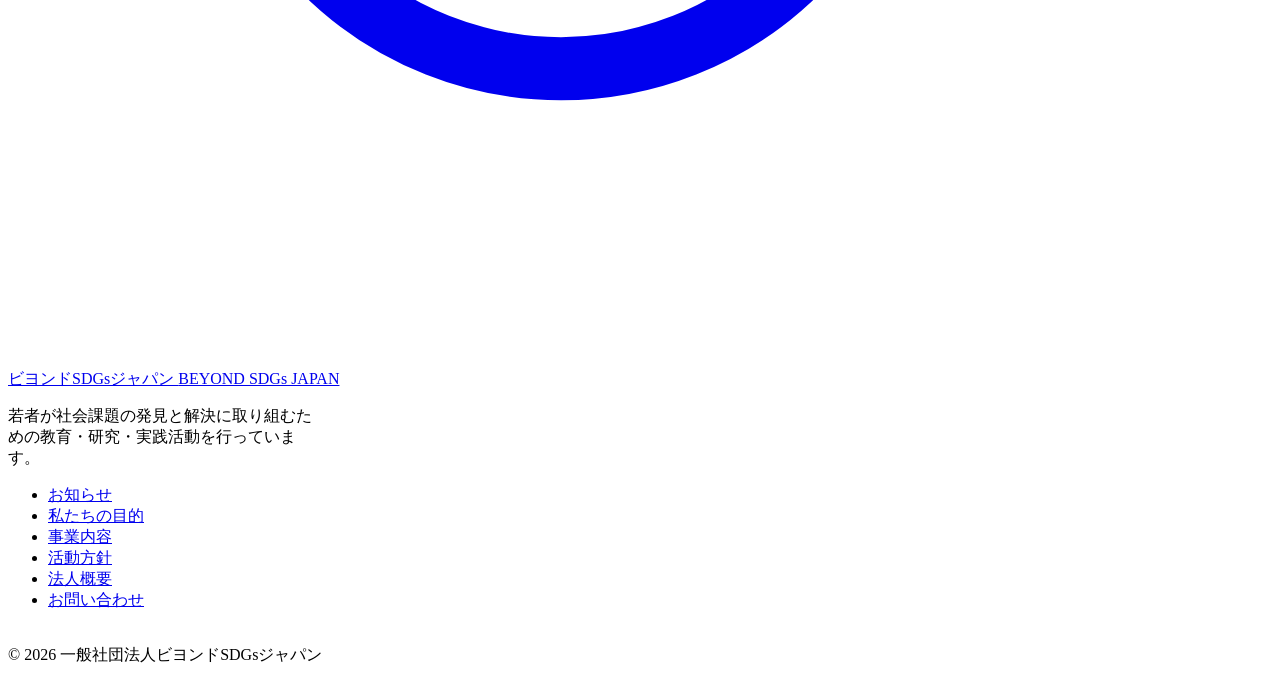
==== commit 446519fe: "Update index.html" ====
--- a/index.html
+++ b/index.html
@@ -36,674 +36,7 @@
 }
 </script>
 
-<style>
-/* ============================================================
-   Beyond SDGs Japan
-   Base: neutral greyscale / Accent: 臙脂 (Kaga enji)
-   Display: Zen Old Mincho / Text: Noto Sans JP
-   ============================================================ */
-
-*, *::before, *::after { margin: 0; padding: 0; box-sizing: border-box; }
-
-:root {
-  /* ---- accent : change this one value to restyle the whole site ---- */
-  --accent: #9B2C3B;
-  --accent-soft: rgba(155, 44, 59, 0.10);
-  --accent-on-dark: #BE4453;
-
-  /* ---- neutral ramp ---- */
-  --ink:        #0F1012;
-  --ink-strong: #24262A;
-  --ink-mid:    #55585E;
-  --ink-soft:   #6E7177;
-  --line:       #E3E4E7;
-  --line-soft:  #EFF0F2;
-  --paper:      #FFFFFF;
-  --paper-alt:  #F6F6F7;
-
-  --measure: 34em;
-  --gutter: 24px;
-  --max: 1080px;
-
-  /* ---- typography & rhythm (editable) ---- */
-  --font-display: 'Zen Old Mincho', 'Hiragino Mincho ProN', 'Yu Mincho', serif;
-  --font-text: 'Noto Sans JP', -apple-system, BlinkMacSystemFont, 'Hiragino Kaku Gothic ProN', sans-serif;
-  --base-size: 16px;
-  --body-leading: 1.95;
-  --sec-pad-min: 80px;
-  --sec-pad-max: 132px;
-}
-
-html { font-size: var(--base-size); scroll-behavior: smooth; }
-@media (prefers-reduced-motion: reduce) {
-  html { scroll-behavior: auto; }
-  *, *::before, *::after { animation-duration: .001ms !important; transition-duration: .001ms !important; }
-}
-
-body {
-  font-family: var(--font-text);
-  font-weight: 400;
-  color: var(--ink-strong);
-  background: var(--paper);
-  line-height: var(--body-leading);
-  font-feature-settings: "palt" 1;
-  -webkit-font-smoothing: antialiased;
-  text-rendering: optimizeLegibility;
-}
-
-::selection { background: var(--accent); color: #fff; }
-
-:focus-visible {
-  outline: 2px solid var(--accent);
-  outline-offset: 3px;
-}
-
-.mincho {
-  font-family: var(--font-display);
-  font-feature-settings: "palt" 1;
-}
-
-.wrap {
-  max-width: var(--max);
-  margin: 0 auto;
-  padding: 0 var(--gutter);
-}
-
-.skip {
-  position: absolute; left: -9999px; top: 0;
-  background: var(--ink); color: #fff; padding: 12px 20px; z-index: 2000;
-}
-.skip:focus { left: 0; }
-
-/* ---------- section scaffolding ---------- */
-
-section { padding: clamp(var(--sec-pad-min), 11vw, var(--sec-pad-max)) 0; }
-
-.sec-head { margin-bottom: clamp(48px, 6vw, 72px); }
-
-.sec-head h2 {
-  font-family: var(--font-display);
-  font-size: clamp(1.5rem, 3.4vw, 2.05rem);
-  font-weight: 500;
-  line-height: 1.6;
-  letter-spacing: .04em;
-  color: var(--ink);
-}
-
-.sec-head .en {
-  display: block;
-  font-size: .72rem;
-  font-weight: 400;
-  letter-spacing: .18em;
-  color: var(--ink-soft);
-  margin-bottom: 14px;
-}
-
-.sec-head .lead {
-  margin-top: 22px;
-  max-width: var(--measure);
-  font-size: .95rem;
-  color: var(--ink-mid);
-  line-height: 2.05;
-}
-
-.rule {
-  height: 1px;
-  background: var(--line);
-  border: 0;
-}
-
-/* ---------- header ---------- */
-
-header {
-  position: fixed; inset: 0 0 auto 0;
-  z-index: 1000;
-  background: rgba(255,255,255,.86);
-  backdrop-filter: blur(14px) saturate(1.4);
-  -webkit-backdrop-filter: blur(14px) saturate(1.4);
-  border-bottom: 1px solid transparent;
-  transition: border-color .35s ease, background .35s ease;
-}
-header.is-scrolled { border-bottom-color: var(--line); }
-
-header nav {
-  display: flex; align-items: center; justify-content: space-between;
-  height: 76px;
-}
-
-.brand {
-  display: flex; align-items: center; gap: 12px;
-  text-decoration: none; color: var(--ink);
-}
-.brand svg { width: 30px; height: 30px; flex-shrink: 0; }
-.brand-name {
-  font-family: var(--font-display);
-  font-size: .98rem;
-  font-weight: 500;
-  letter-spacing: .06em;
-  line-height: 1.35;
-}
-.brand-name span {
-  display: block;
-  font-family: var(--font-text);
-  font-size: .6rem;
-  font-weight: 400;
-  letter-spacing: .16em;
-  color: var(--ink-soft);
-  margin-top: 2px;
-}
-
-.menu { display: flex; align-items: center; gap: 34px; list-style: none; }
-
-.menu a {
-  position: relative;
-  text-decoration: none;
-  color: var(--ink-mid);
-  font-size: .84rem;
-  letter-spacing: .05em;
-  padding: 4px 0;
-  transition: color .2s;
-}
-.menu a::after {
-  content: '';
-  position: absolute; left: 0; right: 0; bottom: -2px;
-  height: 1px; background: var(--accent);
-  transform: scaleX(0); transform-origin: left;
-  transition: transform .3s cubic-bezier(.2,.7,.3,1);
-}
-.menu a:hover { color: var(--ink); }
-.menu a:hover::after { transform: scaleX(1); }
-
-.menu .cta {
-  color: var(--paper);
-  background: var(--ink);
-  padding: 11px 24px;
-  font-size: .82rem;
-  letter-spacing: .08em;
-  transition: background .25s;
-}
-.menu .cta::after { display: none; }
-.menu .cta:hover { background: var(--accent); color: #fff; }
-
-.burger {
-  display: none;
-  width: 44px; height: 44px;
-  background: none; border: 0; cursor: pointer;
-  position: relative;
-}
-.burger span {
-  position: absolute; left: 11px;
-  width: 22px; height: 1px; background: var(--ink);
-  transition: transform .3s, opacity .2s;
-}
-.burger span:nth-child(1) { top: 17px; }
-.burger span:nth-child(2) { top: 22px; }
-.burger span:nth-child(3) { top: 27px; }
-.burger[aria-expanded="true"] span:nth-child(1) { transform: translateY(5px) rotate(45deg); }
-.burger[aria-expanded="true"] span:nth-child(2) { opacity: 0; }
-.burger[aria-expanded="true"] span:nth-child(3) { transform: translateY(-5px) rotate(-45deg); }
-
-/* ---------- hero ---------- */
-
-.hero {
-  padding: clamp(150px, 20vw, 210px) 0 clamp(90px, 12vw, 140px);
-  background: var(--paper);
-  position: relative;
-  overflow: hidden;
-}
-
-.hero::after {
-  content: '';
-  position: absolute;
-  right: -12vw; top: 12%;
-  width: min(46vw, 520px); aspect-ratio: 1;
-  border: 1px solid var(--line);
-  border-radius: 50%;
-  pointer-events: none;
-}
-
-.hero .wrap { position: relative; z-index: 1; }
-
-.hero-inner {
-  display: grid;
-  grid-template-columns: 1px 1fr;
-  gap: 0 clamp(24px, 4vw, 48px);
-  max-width: 800px;
-}
-
-.hero-rule {
-  background: linear-gradient(to bottom, var(--accent) 0 88px, var(--line) 88px 100%);
-}
-
-.hero h1 {
-  font-family: var(--font-display);
-  font-size: clamp(1.95rem, 5.4vw, 3.3rem);
-  font-weight: 500;
-  line-height: 1.62;
-  letter-spacing: .05em;
-  color: var(--ink);
-}
-
-.hero .en-tag {
-  font-size: .72rem;
-  letter-spacing: .2em;
-  color: var(--ink-soft);
-  margin-bottom: 26px;
-}
-
-.hero p.lede {
-  margin-top: 34px;
-  max-width: var(--measure);
-  font-size: 1rem;
-  color: var(--ink-mid);
-  line-height: 2.1;
-}
-
-.hero-actions {
-  margin-top: 46px;
-  display: flex; flex-wrap: wrap; gap: 14px;
-}
-
-/* ---------- buttons ---------- */
-
-.btn {
-  display: inline-flex; align-items: center; gap: 12px;
-  padding: 15px 32px;
-  font-family: inherit;
-  font-size: .88rem;
-  font-weight: 500;
-  letter-spacing: .08em;
-  text-decoration: none;
-  border: 1px solid var(--ink);
-  background: var(--ink);
-  color: var(--paper);
-  cursor: pointer;
-  transition: background .25s, border-color .25s, color .25s;
-}
-.btn:hover { background: var(--accent); border-color: var(--accent); }
-
-.btn-ghost {
-  background: transparent;
-  color: var(--ink);
-  border-color: var(--line);
-}
-.btn-ghost:hover {
-  background: transparent;
-  color: var(--accent);
-  border-color: var(--accent);
-}
-
-/* ---------- mission ---------- */
-
-.mission { background: var(--paper-alt); }
-
-.mission-grid {
-  display: grid;
-  grid-template-columns: repeat(2, 1fr);
-  gap: clamp(32px, 5vw, 64px);
-}
-
-.mission-item {
-  border-top: 1px solid var(--ink);
-  padding-top: 30px;
-}
-
-.mission-item h3 {
-  font-family: var(--font-display);
-  font-size: 1.22rem;
-  font-weight: 500;
-  line-height: 1.75;
-  letter-spacing: .04em;
-  color: var(--ink);
-  margin-bottom: 18px;
-}
-
-.mission-item p {
-  font-size: .92rem;
-  color: var(--ink-mid);
-  line-height: 2.05;
-}
-
-/* ---------- activities ---------- */
-
-.act-list { border-top: 1px solid var(--line); }
-
-.act-row {
-  display: grid;
-  grid-template-columns: 96px 1fr 1.25fr;
-  gap: 0 clamp(20px, 3vw, 40px);
-  align-items: start;
-  padding: 36px 0;
-  border-bottom: 1px solid var(--line);
-  transition: background .3s;
-}
-.act-row:hover { background: var(--paper-alt); }
-
-.act-num {
-  font-family: var(--font-display);
-  font-size: .8rem;
-  letter-spacing: .14em;
-  color: var(--ink-soft);
-  padding-top: .45em;
-}
-.act-row:hover .act-num { color: var(--accent); }
-
-.act-row h3 {
-  font-family: var(--font-display);
-  font-size: 1.12rem;
-  font-weight: 500;
-  letter-spacing: .04em;
-  line-height: 1.75;
-  color: var(--ink);
-}
-
-.act-row p {
-  font-size: .9rem;
-  color: var(--ink-mid);
-  line-height: 2.05;
-}
-
-/* ---------- approach ---------- */
-
-.approach { background: var(--ink); color: rgba(255,255,255,.78); }
-
-.approach .sec-head h2 { color: #fff; }
-.approach .sec-head .en { color: rgba(255,255,255,.42); }
-.approach .sec-head .lead { color: rgba(255,255,255,.62); }
-
-.approach-grid {
-  display: grid;
-  grid-template-columns: repeat(3, 1fr);
-  gap: clamp(28px, 4vw, 56px);
-}
-
-.approach-item {
-  border-top: 1px solid rgba(255,255,255,.28);
-  padding-top: 26px;
-}
-
-.approach-item h3 {
-  font-family: var(--font-display);
-  font-size: 1.06rem;
-  font-weight: 500;
-  letter-spacing: .06em;
-  color: #fff;
-  margin-bottom: 14px;
-}
-
-.approach-item p {
-  font-size: .875rem;
-  line-height: 2.05;
-  color: rgba(255,255,255,.62);
-}
-
-/* ---------- overview ---------- */
-
-.overview { background: var(--paper); }
-
-.ov-table {
-  width: 100%;
-  border-collapse: collapse;
-  border-top: 1px solid var(--ink);
-}
-
-.ov-table th,
-.ov-table td {
-  text-align: left;
-  vertical-align: top;
-  padding: 24px 8px;
-  border-bottom: 1px solid var(--line);
-  font-size: .92rem;
-}
-
-.ov-table th {
-  width: 190px;
-  font-weight: 400;
-  letter-spacing: .06em;
-  color: var(--ink-soft);
-  white-space: nowrap;
-}
-
-.ov-table td { color: var(--ink-strong); line-height: 1.95; }
-.ov-table td .sub { display: block; color: var(--ink-soft); font-size: .84rem; margin-top: 4px; }
-
-/* ---------- contact ---------- */
-
-.contact { background: var(--paper-alt); }
-
-.contact-grid {
-  display: grid;
-  grid-template-columns: 1fr 1.15fr;
-  gap: clamp(40px, 6vw, 80px);
-  align-items: start;
-}
-
-.contact-aside h2 {
-  font-family: var(--font-display);
-  font-size: clamp(1.5rem, 3.4vw, 2.05rem);
-  font-weight: 500;
-  letter-spacing: .04em;
-  line-height: 1.6;
-  color: var(--ink);
-}
-.contact-aside .en {
-  display: block;
-  font-size: .72rem;
-  letter-spacing: .18em;
-  color: var(--ink-soft);
-  margin-bottom: 14px;
-}
-.contact-aside p {
-  margin-top: 22px;
-  font-size: .92rem;
-  color: var(--ink-mid);
-  line-height: 2.05;
-  max-width: 30em;
-}
-.contact-aside .addr {
-  margin-top: 36px;
-  padding-top: 24px;
-  border-top: 1px solid var(--line);
-  font-size: .86rem;
-  color: var(--ink-mid);
-  line-height: 1.9;
-}
-.contact-aside .addr strong {
-  display: block;
-  font-weight: 400;
-  font-size: .72rem;
-  letter-spacing: .16em;
-  color: var(--ink-soft);
-  margin-bottom: 8px;
-}
-
-form {
-  background: var(--paper);
-  border: 1px solid var(--line);
-  padding: clamp(28px, 4vw, 44px);
-}
-
-.field { margin-bottom: 24px; }
-.field:last-of-type { margin-bottom: 28px; }
-
-.field label {
-  display: block;
-  font-size: .8rem;
-  font-weight: 500;
-  letter-spacing: .06em;
-  color: var(--ink-strong);
-  margin-bottom: 9px;
-}
-
-.field label .req {
-  color: var(--accent);
-  font-size: .7rem;
-  letter-spacing: .1em;
-  margin-left: 8px;
-}
-
-.field input,
-.field select,
-.field textarea {
-  width: 100%;
-  padding: 13px 14px;
-  font-family: inherit;
-  font-size: .92rem;
-  line-height: 1.7;
-  color: var(--ink);
-  background: var(--paper);
-  border: 1px solid var(--line);
-  border-radius: 0;
-  outline: none;
-  transition: border-color .2s, box-shadow .2s;
-  -webkit-appearance: none;
-  appearance: none;
-}
-
-.field select {
-  background-image: linear-gradient(45deg, transparent 50%, var(--ink-soft) 50%), linear-gradient(135deg, var(--ink-soft) 50%, transparent 50%);
-  background-position: calc(100% - 19px) calc(50% + 1px), calc(100% - 14px) calc(50% + 1px);
-  background-size: 5px 5px, 5px 5px;
-  background-repeat: no-repeat;
-  padding-right: 40px;
-}
-
-.field input::placeholder,
-.field textarea::placeholder { color: #A8ABB0; }
-
-.field input:focus,
-.field select:focus,
-.field textarea:focus {
-  border-color: var(--accent);
-  box-shadow: 0 0 0 3px var(--accent-soft);
-}
-
-.field textarea { min-height: 150px; resize: vertical; }
-
-.field-row { display: grid; grid-template-columns: 1fr 1fr; gap: 16px; }
-
-.btn-send { width: 100%; justify-content: center; padding: 17px; }
-
-.hp { position: absolute; left: -9999px; width: 1px; height: 1px; overflow: hidden; }
-
-.form-status {
-  margin-top: 16px;
-  padding: 14px 16px;
-  font-size: .86rem;
-  line-height: 1.8;
-  border: 1px solid var(--line);
-  background: var(--paper-alt);
-  color: var(--ink-strong);
-}
-.form-status.is-ok { border-color: var(--ink); }
-.form-status.is-ng { border-color: var(--accent); color: var(--accent); }
-
-.form-note {
-  margin-top: 14px;
-  font-size: .76rem;
-  color: var(--ink-soft);
-  text-align: center;
-  line-height: 1.8;
-}
-
-/* ---------- footer ---------- */
-
-footer {
-  background: var(--ink);
-  color: rgba(255,255,255,.6);
-  padding: clamp(56px, 7vw, 80px) 0 32px;
-}
-
-.foot-top {
-  display: flex; justify-content: space-between; align-items: flex-start;
-  gap: 48px;
-  padding-bottom: 44px;
-  border-bottom: 1px solid rgba(255,255,255,.12);
-}
-
-.foot-brand .brand { color: #fff; }
-.foot-brand .brand-name span { color: rgba(255,255,255,.45); }
-.foot-brand p {
-  margin-top: 20px;
-  max-width: 24em;
-  font-size: .82rem;
-  line-height: 2;
-  color: rgba(255,255,255,.58);
-}
-
-.foot-nav ul { list-style: none; display: flex; flex-direction: column; gap: 13px; }
-.foot-nav a {
-  color: rgba(255,255,255,.6);
-  text-decoration: none;
-  font-size: .84rem;
-  letter-spacing: .04em;
-  transition: color .2s;
-}
-.foot-nav a:hover { color: #fff; }
-
-.foot-bottom {
-  padding-top: 26px;
-  display: flex; justify-content: space-between; gap: 16px; flex-wrap: wrap;
-  font-size: .74rem;
-  letter-spacing: .04em;
-  color: rgba(255,255,255,.46);
-}
-
-/* ---------- responsive ---------- */
-
-@media (max-width: 900px) {
-  .menu {
-    display: none;
-    position: absolute; top: 76px; left: 0; right: 0;
-    flex-direction: column; align-items: stretch; gap: 0;
-    background: var(--paper);
-    border-top: 1px solid var(--line);
-    border-bottom: 1px solid var(--line);
-    padding: 8px 0;
-  }
-  .menu.is-open { display: flex; }
-  .menu li { padding: 0 var(--gutter); }
-  .menu a { display: block; padding: 15px 0; font-size: .92rem; }
-  .menu a::after { display: none; }
-  .menu .cta { text-align: center; margin: 12px 0 8px; }
-  .burger { display: block; }
-
-  .hero::after { display: none; }
-  .mission-grid { grid-template-columns: 1fr; }
-  .act-row { grid-template-columns: 62px 1fr; row-gap: 12px; }
-  .act-row p { grid-column: 2 / -1; }
-  .approach-grid { grid-template-columns: 1fr; gap: 36px; }
-  .contact-grid { grid-template-columns: 1fr; }
-  .field-row { grid-template-columns: 1fr; }
-  .foot-top { flex-direction: column; gap: 36px; }
-}
-
-@media (max-width: 560px) {
-  .ov-table th, .ov-table td { display: block; width: auto; padding: 0 0 4px; border: 0; }
-  .ov-table th { padding-top: 22px; font-size: .74rem; letter-spacing: .14em; }
-  .ov-table td { padding-bottom: 22px; border-bottom: 1px solid var(--line); }
-  .foot-bottom { flex-direction: column; gap: 8px; }
-}
-
-/* ---------- single orchestrated entrance ---------- */
-
-.reveal { opacity: 0; transform: translateY(14px); }
-.is-ready .reveal {
-  animation: rise .9s cubic-bezier(.22,.7,.25,1) forwards;
-}
-.is-ready .reveal:nth-child(1) { animation-delay: .05s; }
-.is-ready .reveal:nth-child(2) { animation-delay: .16s; }
-.is-ready .reveal:nth-child(3) { animation-delay: .27s; }
-.is-ready .reveal:nth-child(4) { animation-delay: .38s; }
-
-@keyframes rise {
-  to { opacity: 1; transform: none; }
-}
-
-@media (prefers-reduced-motion: reduce) {
-  .reveal { opacity: 1; transform: none; animation: none !important; }
-}
-</style>
+<link rel="stylesheet" href="style.css">
 </head>
 <body>
 
@@ -724,6 +57,7 @@
     </a>
 
     <ul class="menu" id="menu">
+      <li><a href="#news">お知らせ</a></li>
       <li><a href="#mission">私たちの目的</a></li>
       <li><a href="#activities">事業内容</a></li>
       <li><a href="#approach">活動方針</a></li>
@@ -755,6 +89,44 @@
         </div>
       </div>
     </div>
+  </div>
+</section>
+
+<!-- ============ 期間限定バナー：「世界食料デー」月間2026（2026/10/1-10/31） ============
+     2026年11月1日を過ぎると自動で非表示になります。
+     手動で消す場合は、この <aside> ブロックごと削除してください。
+     画像は images/wfd2026_banner.png に置いてください。 -->
+<aside class="promo" id="promoWFD" data-until="2026-11-01">
+  <div class="wrap">
+    <a class="promo-inner" href="https://www.worldfoodday-japan.net/" target="_blank" rel="noopener">
+      <img class="promo-img" src="images/wfd2026_banner.png" width="640" height="233"
+           alt="「世界食料デー」月間2026 みんなで食べる幸せを">
+      <div class="promo-body">
+        <p class="promo-label">2026年10月1日 - 10月31日</p>
+        <h2 class="promo-title">「世界食料デー」月間2026に賛同しています</h2>
+        <p class="promo-text">10月は、世界の食料問題について考え、行動する1か月です。当法人は賛同団体として参加しています。</p>
+        <span class="promo-link">「世界食料デー」月間2026 公式サイト</span>
+      </div>
+    </a>
+  </div>
+</aside>
+
+<!-- ============ news ============ -->
+<section class="news" id="news">
+  <div class="wrap">
+    <div class="sec-head">
+      <h2>お知らせ</h2>
+    </div>
+
+    <div class="news-list" id="newsList">
+      <a class="news-item" href="news-2026-09-25-world-food-day.html">
+        <time datetime="2026-09-25">2026.09.25</time>
+        <span class="news-cat">活動</span>
+        <p class="news-title">「世界食料デー」月間2026に賛同団体として参加します</p>
+      </a>
+    </div>
+
+    <div class="news-more"><a href="news.html">お知らせ一覧を見る</a></div>
   </div>
 </section>
 
@@ -963,6 +335,7 @@
 
       <nav class="foot-nav" aria-label="フッターナビゲーション">
         <ul>
+          <li><a href="#news">お知らせ</a></li>
           <li><a href="#mission">私たちの目的</a></li>
           <li><a href="#activities">事業内容</a></li>
           <li><a href="#approach">活動方針</a></li>
@@ -979,103 +352,7 @@
   </div>
 </footer>
 
-<script>
-(function () {
-  var header = document.getElementById('header');
-  var burger = document.getElementById('burger');
-  var menu   = document.getElementById('menu');
-
-  // hairline appears once the page leaves the top
-  var ticking = false;
-  window.addEventListener('scroll', function () {
-    if (ticking) return;
-    ticking = true;
-    requestAnimationFrame(function () {
-      header.classList.toggle('is-scrolled', window.scrollY > 8);
-      ticking = false;
-    });
-  }, { passive: true });
-
-  // mobile menu
-  burger.addEventListener('click', function () {
-    var open = menu.classList.toggle('is-open');
-    burger.setAttribute('aria-expanded', String(open));
-    burger.setAttribute('aria-label', open ? 'メニューを閉じる' : 'メニューを開く');
-  });
-
-  menu.addEventListener('click', function (e) {
-    if (e.target.tagName === 'A') {
-      menu.classList.remove('is-open');
-      burger.setAttribute('aria-expanded', 'false');
-      burger.setAttribute('aria-label', 'メニューを開く');
-    }
-  });
-
-  document.addEventListener('keydown', function (e) {
-    if (e.key === 'Escape' && menu.classList.contains('is-open')) {
-      menu.classList.remove('is-open');
-      burger.setAttribute('aria-expanded', 'false');
-      burger.focus();
-    }
-  });
-
-  // contact form: send in the background so the visitor stays on the page
-  var form = document.getElementById('contactForm');
-  if (form) {
-    var statusEl = document.getElementById('formStatus');
-    var sendBtn = form.querySelector('button[type="submit"]');
-
-    var noteEl = form.querySelector('.form-note');
-
-    function say(kind, text) {
-      statusEl.className = 'form-status is-' + kind;
-      statusEl.textContent = text;
-      statusEl.hidden = false;
-      if (noteEl) noteEl.hidden = (kind === 'ok');
-    }
-
-    form.addEventListener('submit', function (e) {
-      e.preventDefault();
-      statusEl.hidden = true;
-      var label = sendBtn.textContent;
-      sendBtn.disabled = true;
-      sendBtn.textContent = '送信中…';
-
-      fetch(form.action, {
-        method: 'POST',
-        body: new FormData(form),
-        headers: { 'Accept': 'application/json' }
-      })
-        .then(function (res) {
-          if (res.ok) {
-            form.reset();
-            say('ok', '送信しました。3営業日以内にご返信します。');
-            return;
-          }
-          return res.json().then(function (data) {
-            var msg = data && data.errors
-              ? data.errors.map(function (x) { return x.message; }).join(' ')
-              : '';
-            throw new Error(msg);
-          });
-        })
-        .catch(function () {
-          say('ng', '送信できませんでした。お手数ですが、時間をおいて再度お試しください。');
-        })
-        .then(function () {
-          sendBtn.disabled = false;
-          sendBtn.textContent = label;
-        });
-    });
-  }
-
-  // one entrance, on load
-  requestAnimationFrame(function () {
-    document.body.classList.add('is-ready');
-  });
-})();
-</script>
-
-
-
-</body></html>
+<script src="script.js"></script>
+
+</body>
+</html>
